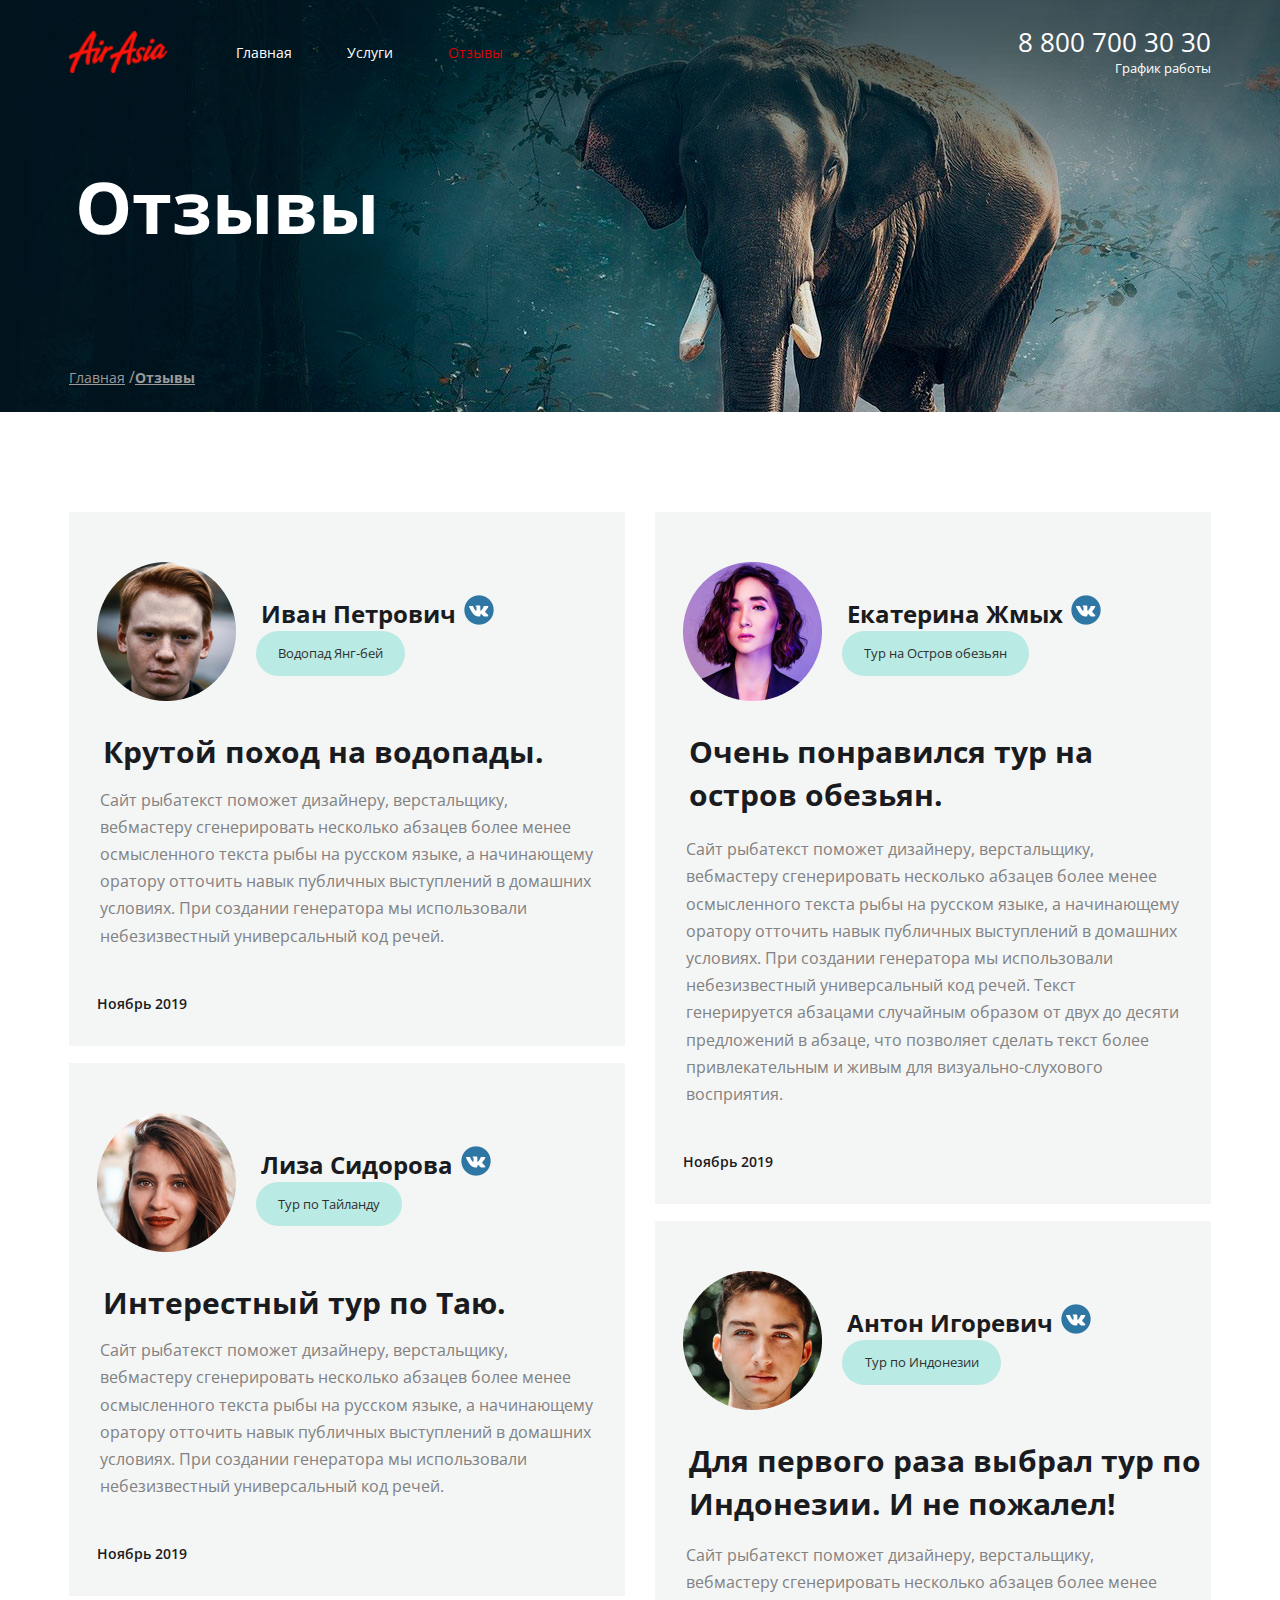
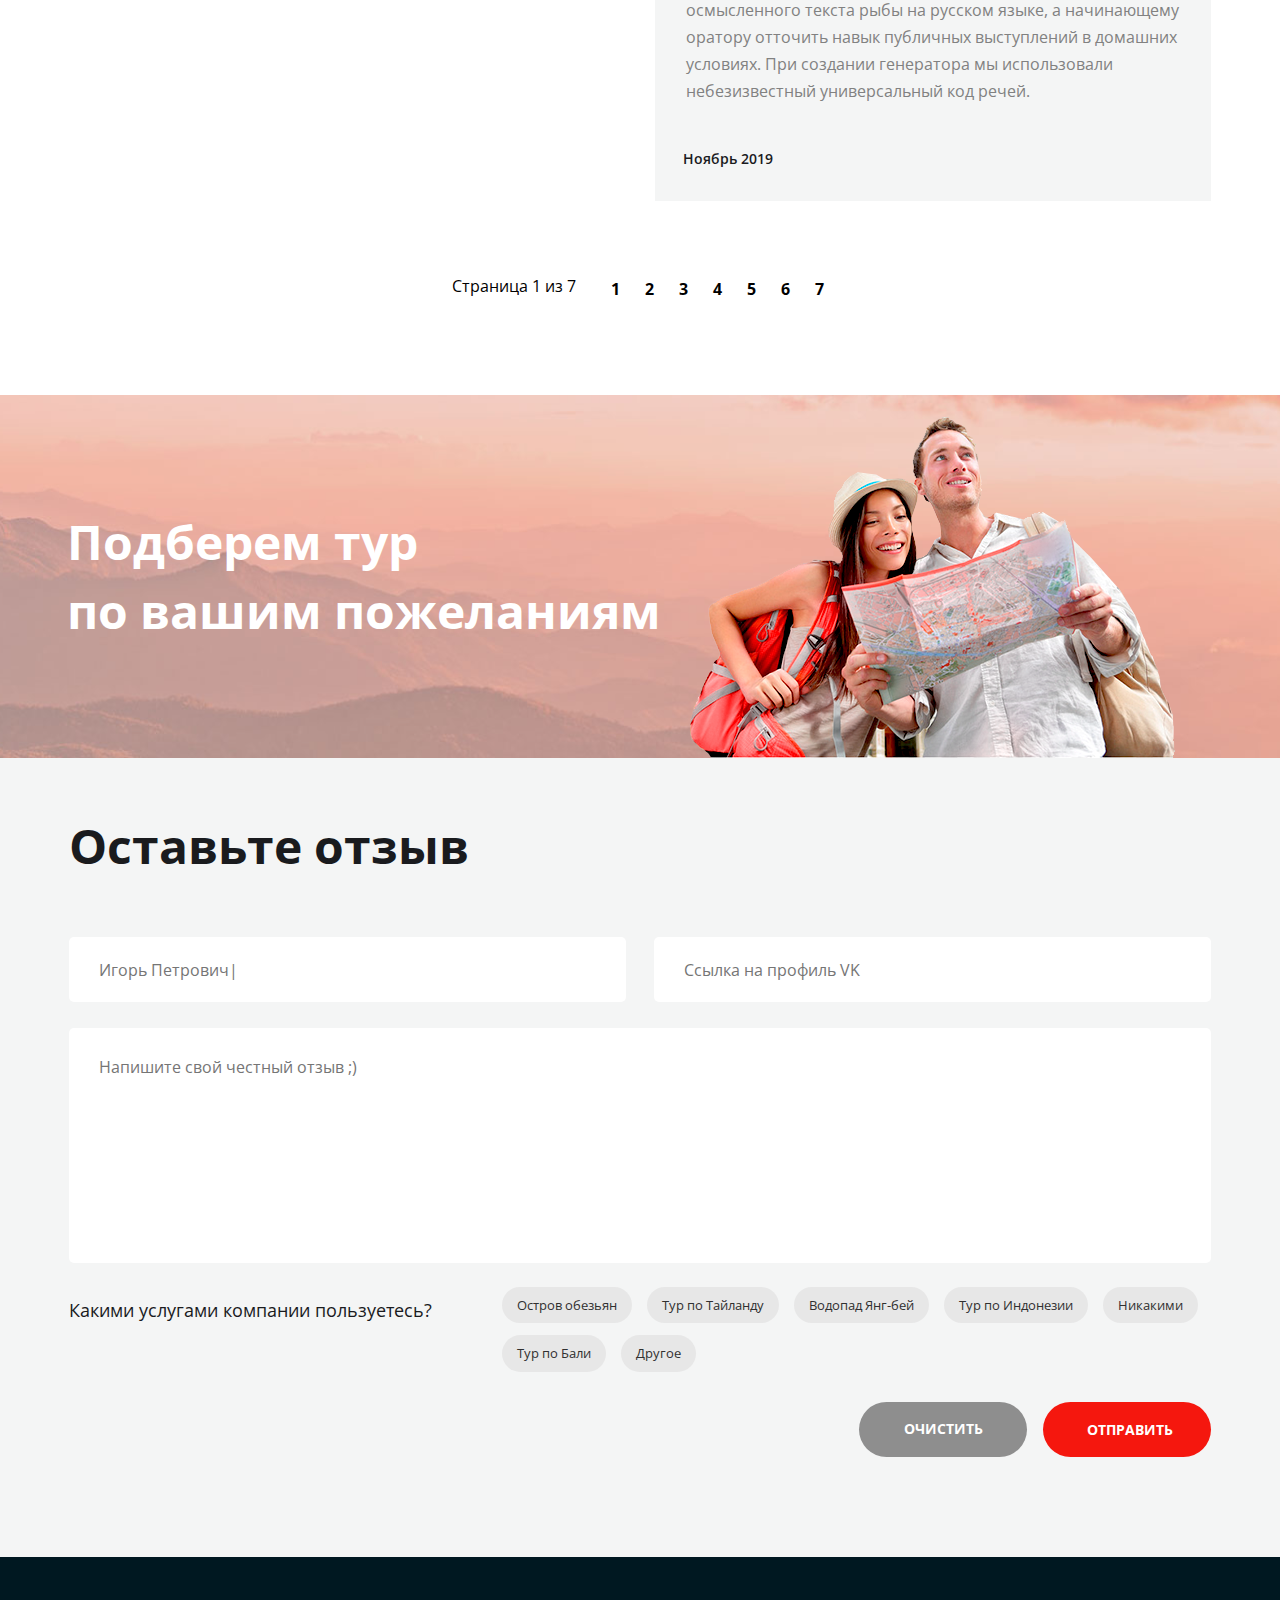
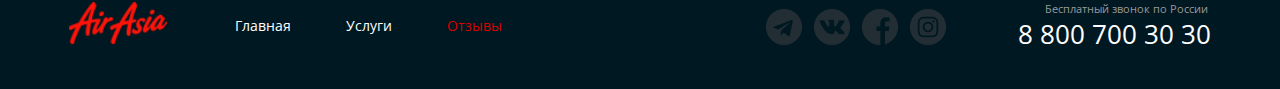
==== reviews.html @ 721eca65 "comment" ====
<!DOCTYPE html>
<html lang="en">
<head>
	<meta charset="UTF-8">
	<meta http-equiv="X-UA-Compatible" content="IE=edge">
	<meta name="viewport" content="width=1162, initial-scale=1.0">
	<title>Air | Asia | Services</title>
	<link rel="preconnect" href="https://fonts.googleapis.com">
	<link rel="preconnect" href="https://fonts.gstatic.com" crossorigin>
	<link href="https://fonts.googleapis.com/css2?family=Open+Sans:wght@300;400;700&display=swap" rel="stylesheet">
	<link rel="stylesheet" href="./main.css">
</head>
<body>
	<div class="wrapper">
		<section class="topline">
			<div class="container topline__container">
				<header class="header">
					<div class="container header__container">
						<div class="logo__nav">
							<a href="#" class="logo">
								<img src="./img/air__asia__logo.png" alt=" " class="logo__img logo__img-services" />
							</a>
							<nav class="menu menu-services">
								<ul class="menu__list">
									<li class="menu__item">
										<a href="index.html" class="menu__link">Главная</a>
									</li>
									<li class="menu__item">
										<a href="services.html" class="menu__link">Услуги</a> 
									</li>
									<li class="menu__item menu__item--active">
										<a href="reviews.html" class="menu__link">Отзывы</a> 
									</li>
								</ul>
							</nav>
						</div>
						<adress class="contact">
							<a href="tel.:+78007003030" class="contact__phone">
								8 800 700 30 30
							</a>
							<div class="info">
								<a href="#" class="contact__info">График работы</a>
							</div>
						</adress>
					</div>
				</header>
				<h1 class="services__tiltle">
					Отзывы
				</h1>
				<nav class="breadcrumbs">
					<ul class="breadcrumbs__list">
						<li class="breadcrumps__item">
							<a href="index.html" class="breadcrumps__link">
								Главная
							</a>
						</li>
						<li class="breadcrumps__item breadcrumps__item--active">
							<a href="#" class="breadcrumps__link">
								Отзывы
							</a>
						</li>
					</ul>
				</nav>
			</div>
		</section>
		<main class="reviwes-main">
			<section class="reviwes">
				<div class="container reviwes__container">
					<ul class="reviwes__list">
						<li class="reviwes__item">
							<ul class="reviwes-content__list">
								<li class="reviwes-content__item">
									<div class="reviwes__head">
										<a href="#" class="reviwes__avatar">
											<img src="/img/reviwes/Ivan.png" alt="" class="avatar__logo">
										</a>
										<div class="reviwes__name">
											<div class="name__social">
												<a href="#" class="name__link">
													Иван Петрович
												</a>
												<a href="#" class="vk__link">
													<img src="/img/reviwes/vk__logo.png" alt="" class="vk__logo">
												</a>
											</div>
											<a href="#" class="destination__link">
												<p class="destination__link--button">
													Водопад Янг-бей
												</p>
											</a>
										</div>
									</div>
								</li>
								<li class="reviwes-content__item">
									<h5 class="reviwes__tiltle">
										Крутой поход на водопады.
									</h5>
								</li>
								<li class="reviwes-content__item">
									<p class="reviwes__text">
										Сайт рыбатекст поможет дизайнеру, верстальщику,<br>
										вебмастеру сгенерировать несколько абзацев более менее<br>
										осмысленного текста рыбы на русском языке, а начинающему<br>
										оратору отточить навык публичных выступлений в домашних<br>
										условиях. При создании генератора мы использовали<br>
										небезизвестный универсальный код речей. 
									</p>
								</li>
								<li class="reviwes-content__item">
									<p class="reviwes--date">
										Ноябрь 2019
									</p>
								</li>
							</ul>
						</li>
						<li class="reviwes__item">
							<ul class="reviwes-content__list">
								<li class="reviwes-content__item">
									<div class="reviwes__head">
										<a href="#" class="reviwes__avatar">
											<img src="/img/reviwes/lisa.png" alt="" class="avatar__logo">
										</a>
										<div class="reviwes__name">
											<div class="name__social">
												<a href="#" class="name__link">
													Лиза Сидорова
												</a>
												<a href="#" class="vk__link">
													<img src="/img/reviwes/vk__logo.png" alt="" class="vk__logo">
												</a>
											</div>
											<a href="#" class="destination__link">
												<p class="destination__link--button">
													Тур по Тайланду
												</p>
											</a>
										</div>
									</div>
								</li>
								<li class="reviwes-content__item">
									<h5 class="reviwes__tiltle">
										Интерестный тур по Таю.
									</h5>
								</li>
								<li class="reviwes-content__item">
									<p class="reviwes__text">
										Сайт рыбатекст поможет дизайнеру, верстальщику,<br>
										вебмастеру сгенерировать несколько абзацев более менее<br>
										осмысленного текста рыбы на русском языке, а начинающему<br>
										оратору отточить навык публичных выступлений в домашних<br>
										условиях. При создании генератора мы использовали<br>
										небезизвестный универсальный код речей. 
									</p>
								</li>
								<li class="reviwes-content__item">
									<p class="reviwes--date">
										Ноябрь 2019
									</p>
								</li>
							</ul>
						</li>
						<li class="reviwes__item">
							<ul class="reviwes-content__list">
								<li class="reviwes-content__item">
									<div class="reviwes__head">
										<a href="#" class="reviwes__avatar">
											<img src="/img/reviwes/kate.png" alt="" class="avatar__logo">
										</a>
										<div class="reviwes__name">
											<div class="name__social">
												<a href="#" class="name__link">
													Екатерина Жмых
												</a>
												<a href="#" class="vk__link">
													<img src="/img/reviwes/vk__logo.png" alt="" class="vk__logo">
												</a>
											</div>
											<a href="#" class="destination__link">
												<p class="destination__link--button">
													Тур на Остров обезьян
												</p>
											</a>
										</div>
									</div>
								</li>
								<li class="reviwes-content__item">
									<h5 class="reviwes__tiltle third__tiltle">
										Очень понравился тур на остров обезьян.
									</h5>
								</li>
								<li class="reviwes-content__item">
									<p class="reviwes__text">
										Сайт рыбатекст поможет дизайнеру, верстальщику,<br>
										вебмастеру сгенерировать несколько абзацев более менее<br>
										осмысленного текста рыбы на русском языке, а начинающему<br>
										оратору отточить навык публичных выступлений в домашних<br>
										условиях. При создании генератора мы использовали<br>
										небезизвестный универсальный код речей. Текст<br>
										генерируется абзацами случайным образом от двух до десяти<br>
										предложений в абзаце, что позволяет сделать текст более<br>
										привлекательным и живым для визуально-слухового<br>
										восприятия.
									</p>
								</li>
								<li class="reviwes-content__item">
									<p class="reviwes--date">
										Ноябрь 2019
									</p>
								</li>
							</ul>
						</li>
						<li class="reviwes__item">
							<ul class="reviwes-content__list">
								<li class="reviwes-content__item">
									<div class="reviwes__head">
										<a href="#" class="reviwes__avatar">
											<img src="/img/reviwes/anton.png" alt="" class="avatar__logo">
										</a>
										<div class="reviwes__name">
											<div class="name__social">
												<a href="#" class="name__link">
													Антон Игоревич
												</a>
												<a href="#" class="vk__link">
													<img src="/img/reviwes/vk__logo.png" alt="" class="vk__logo">
												</a>
											</div>
											<a href="#" class="destination__link">
												<p class="destination__link--button">
													Тур по Индонезии
												</p>
											</a>
										</div>
									</div>
								</li>
								<li class="reviwes-content__item">
									<h5 class="reviwes__tiltle fouth__tiltle">
										Для первого раза выбрал тур по Индонезии. И не пожалел!
									</h5>
								</li>
								<li class="reviwes-content__item">
									<p class="reviwes__text">
										Сайт рыбатекст поможет дизайнеру, верстальщику,<br>
										вебмастеру сгенерировать несколько абзацев более менее<br>
										осмысленного текста рыбы на русском языке, а начинающему<br>
										оратору отточить навык публичных выступлений в домашних<br>
										условиях. При создании генератора мы использовали<br>
										небезизвестный универсальный код речей. 
									</p>
								</li>
								<li class="reviwes-content__item">
									<p class="reviwes--date">
										Ноябрь 2019
									</p>
								</li>
							</ul>
						</li>

					</ul>
					<div class="pages">
						<div class="pages-services pages-reviwes">
								<p class="page page-services">
									Страница 1 из 7
								</p>
								<ul class="pages__list">
									<li class="pages__item">
										<a href="#" class="pages__item--button pages__item--button-services">
											1
										</a>
									</li>
									<li class="pages__item">
										<a href="#" class="pages__item--button pages__item--button-services">
											2
										</a>
									</li>
									<li class="pages__item">
										<a href="#" class="pages__item--button pages__item--button-services">
											3
										</a>
									</li>
									<li class="pages__item">
										<a href="#" class="pages__item--button pages__item--button-services">
											4
										</a>
									</li>
									<li class="pages__item">
										<a href="#" class="pages__item--button pages__item--button-services">
											5
										</a>
									</li>
									<li class="pages__item">
										<a href="#" class="pages__item--button pages__item--button-services">
											6
										</a>
									</li>
									<li class="pages__item">
										<a href="#" class="pages__item--button pages__item--button-services">
											7
										</a>
									</li>
								</ul>
						</div>
					</div>
				</div>
			</section>
			<section class="wishes">
				<div class="container wishes__container">
					<p class="wishes__text">
						Подберем тур<br>
						по вашим пожеланиям
					</p>
					<img src="/img/reviwes/couple.png" alt="" class="wishes__logo">
				</div>
			</section>
			<section class="form">
				<div class="container input__container">
					<h5 class="input__tiltle">
						Оставьте отзыв
					</h5>
					<form class="forms">
						<div class="inputs">
							<div class="inputs__head">
								<div class="input-box">
									<input type="text" class="input input__name" placeholder="Игорь Петрович|">
								</div>
								<div class="input-box">
									<input type="text" class="input input__name" placeholder="Ссылка на профиль VK">
								</div>
							</div>
							<div class="imput__reviwe">
								<div class="input-box">
									<textarea class="input input__textarea" placeholder="Напишите свой честный отзыв ;)"></textarea>
								</div>
							</div>
						</div>
						<div class="form__des">
							<div class="form__answer">
								Какими услугами компании пользуетесь?
							</div>
							<div class="companies">
								<ul class="companies__list">
									<li class="companies__item">
										<label for="" class="companies__destination">
											<input type="checkbox" class="companies__input">
											<div class="destination__link--button companies--button">
												Остров обезьян
											</div>
										</label>
									</li>
									<li class="companies__item">
										<label for="" class="companies__destination">
											<input type="checkbox" class="companies__input">
											<div class="destination__link--button companies--button">
												Тур по Тайланду
											</div>
										</label>
									</li>
									<li class="companies__item">
										<label for="" class="companies__destination">
											<input type="checkbox" class="companies__input">
											<div class="destination__link--button companies--button">
												Водопад Янг-бей
											</div>
										</label>
									</li>
									<li class="companies__item">
										<label for="" class="companies__destination">
											<input type="checkbox" class="companies__input">
											<div class="destination__link--button companies--button">
												Тур по Индонезии
											</div>
										</label>
									</li>
									<li class="companies__item">
										<label for="" class="companies__destination">
											<input type="checkbox" class="companies__input">
											<div class="destination__link--button companies--button">
												Никакими
											</div>
										</label>
									</li>
									<li class="companies__item">
										<label for="" class="companies__destination">
											<input type="checkbox" class="companies__input">
											<div class="destination__link--button companies--button">
												Тур по Бали
											</div>
										</label>
									</li>
									<li class="companies__item">
										<label for="" class="companies__destination">
											<input type="checkbox" class="companies__input">
											<div class="destination__link--button companies--button">
												Другое
											</div>
										</label>
									</li>
								</ul>
							</div>
						</div>
						<div class="buttons">
							<button type="reset" class="button reviwes--button reviwes--button-gray">Очистить</button>
							<!-- <a href="#" class="button reviwes--button reviwes--button-gray"> -->
								
							</a>
							<a href="#" class="button reviwes--button">
								Отправить
							</a>
						</div>
					</form>
						
				</div>
			</section>
		</main>
		<footer class="inner-footer">
			<div class="container inner-footer__container">
					<div class="logo__nav">
						<a href="#" class="logo">
							<img src="./img/air__asia__logo.png" alt=" " class="logo__img logo--footer " />
						</a>
						<nav class="menu">
							<ul class="menu__list menu__list--footer">
								<li class="menu__item">
									<a href="index.html" class="menu__link">Главная</a>
								</li>
								<li class="menu__item">
									<a href="services.html" class="menu__link">Услуги</a> 
								</li>
								<li class="menu__item menu__item--active">
									<a href="reviews.html" class="menu__link">Отзывы</a> 
								</li>
							</ul>
						</nav>
					</div>
					<ul class="socials__list socials__list--footer">
						<li class="socials__item">
							<a href="#" class="socials__link">
								<img src="./img/telegram.png" alt="" class="socials__logo">
							</a>
						</li>
						<li class="socials__item">
							<a href="#" class="socials__link">
								<img src="./img/vk.png" alt="" class="socials__logo">
							</a>
						</li>
						<li class="socials__item">
							<a href="#" class="socials__link">
								<img src="./img/f.png" alt="" class="socials__logo">
							</a>
						</li>
						<li class="socials__item">
							<a href="#" class="socials__link">
								<img src="./img/in.png" alt="" class="socials__logo">
							</a>
						</li>
						<li class="socials__item">
							<p class="contact__text contact__text--small">
								Бесплатный звонок по России
							</p>
							<a href="tel.:+78007003030" class="contact__phone footer__phone">
								8 800 700 30 30
							</a>
						</li>
					</ul>	
			</div>
		</footer>
	</div>
</body>
</html>
---- main.css ----
@import url(./blocks/normalize.css);
@import url(./blocks/base.css);
@import url(./blocks/header.css);
@import url(./blocks/hello.css);
@import url(./blocks/offers.css);
@import url(./blocks/promotions.css);
@import url(./blocks/aboutus.css);
@import url(./blocks/footer.css);
@import url(./blocks/topline.css);
@import url(./blocks/services.css);
@import url(./blocks/partners.css);
@import url(./blocks/inner-footer.css);
@import url(./blocks/reviwes--topline.css);
@import url(./blocks/reviwes.css);
@import url(./blocks/wishes.css);
@import url(./blocks/input.css);
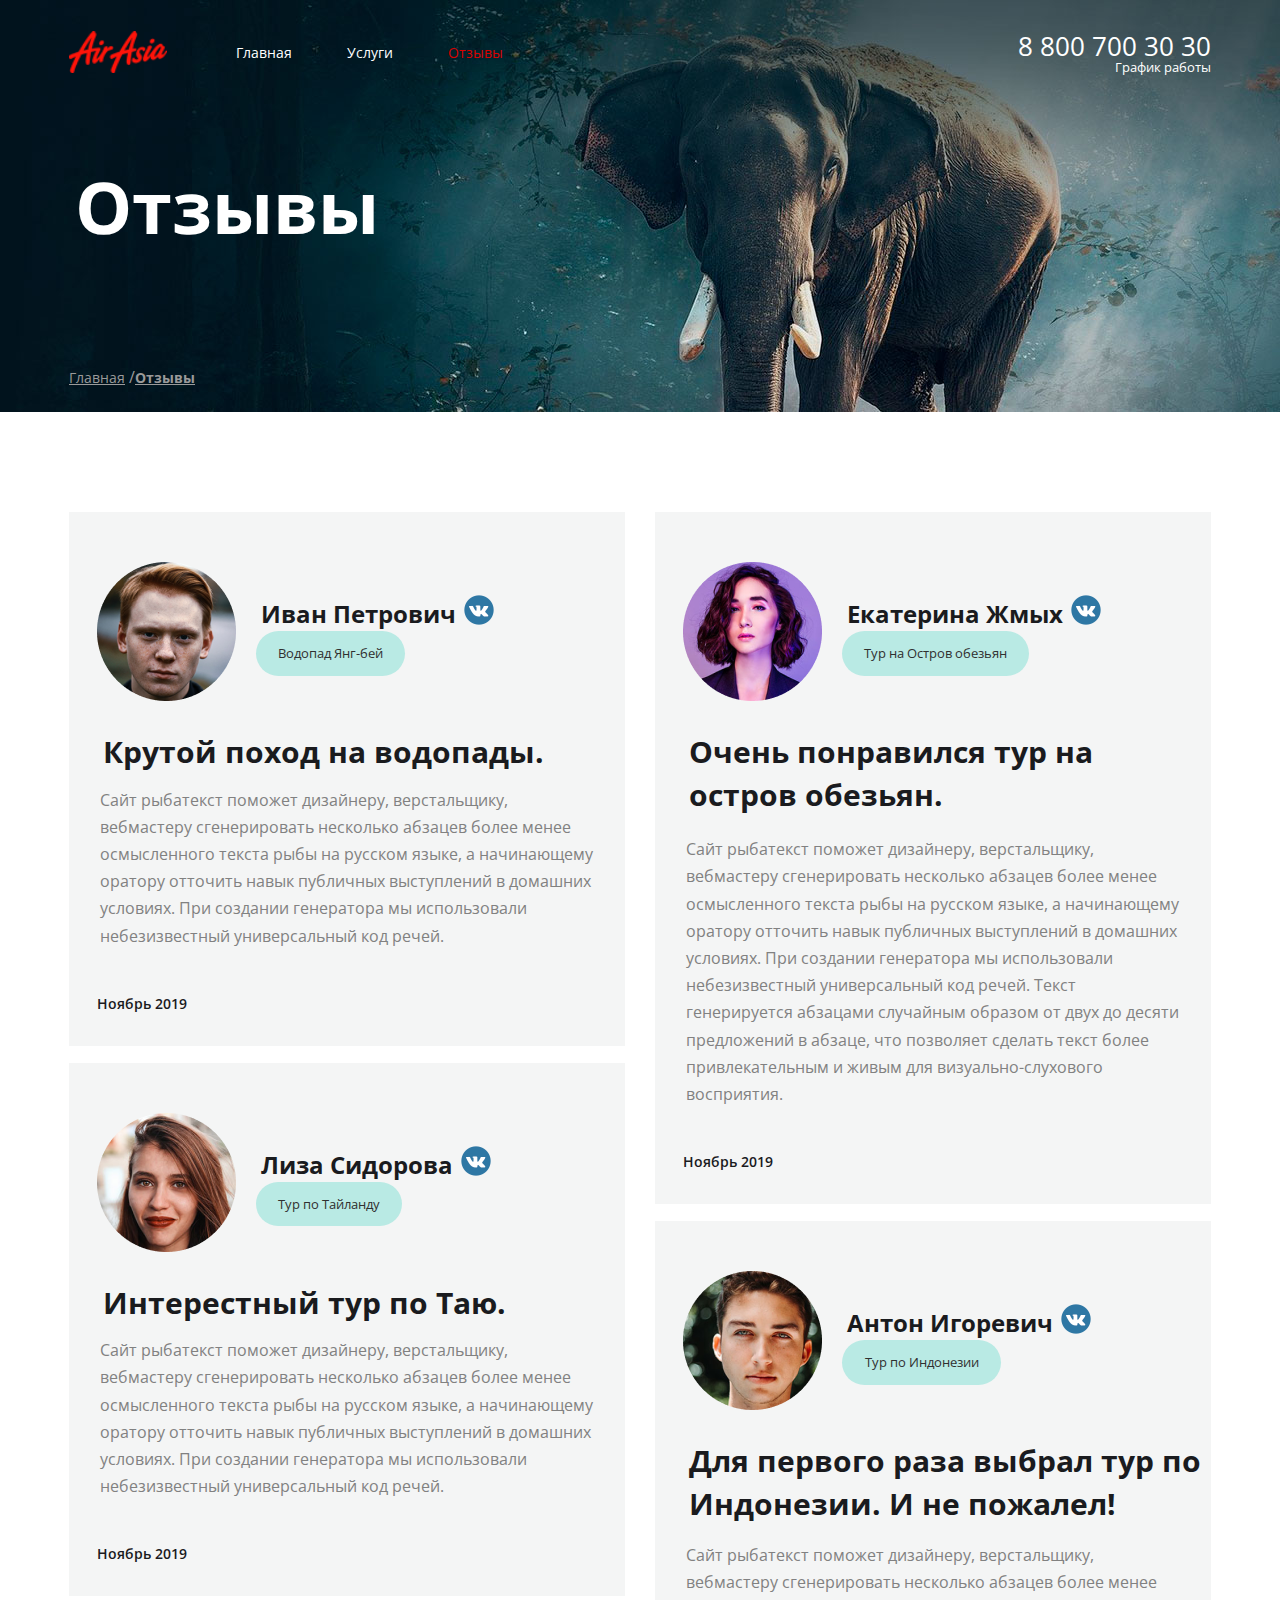
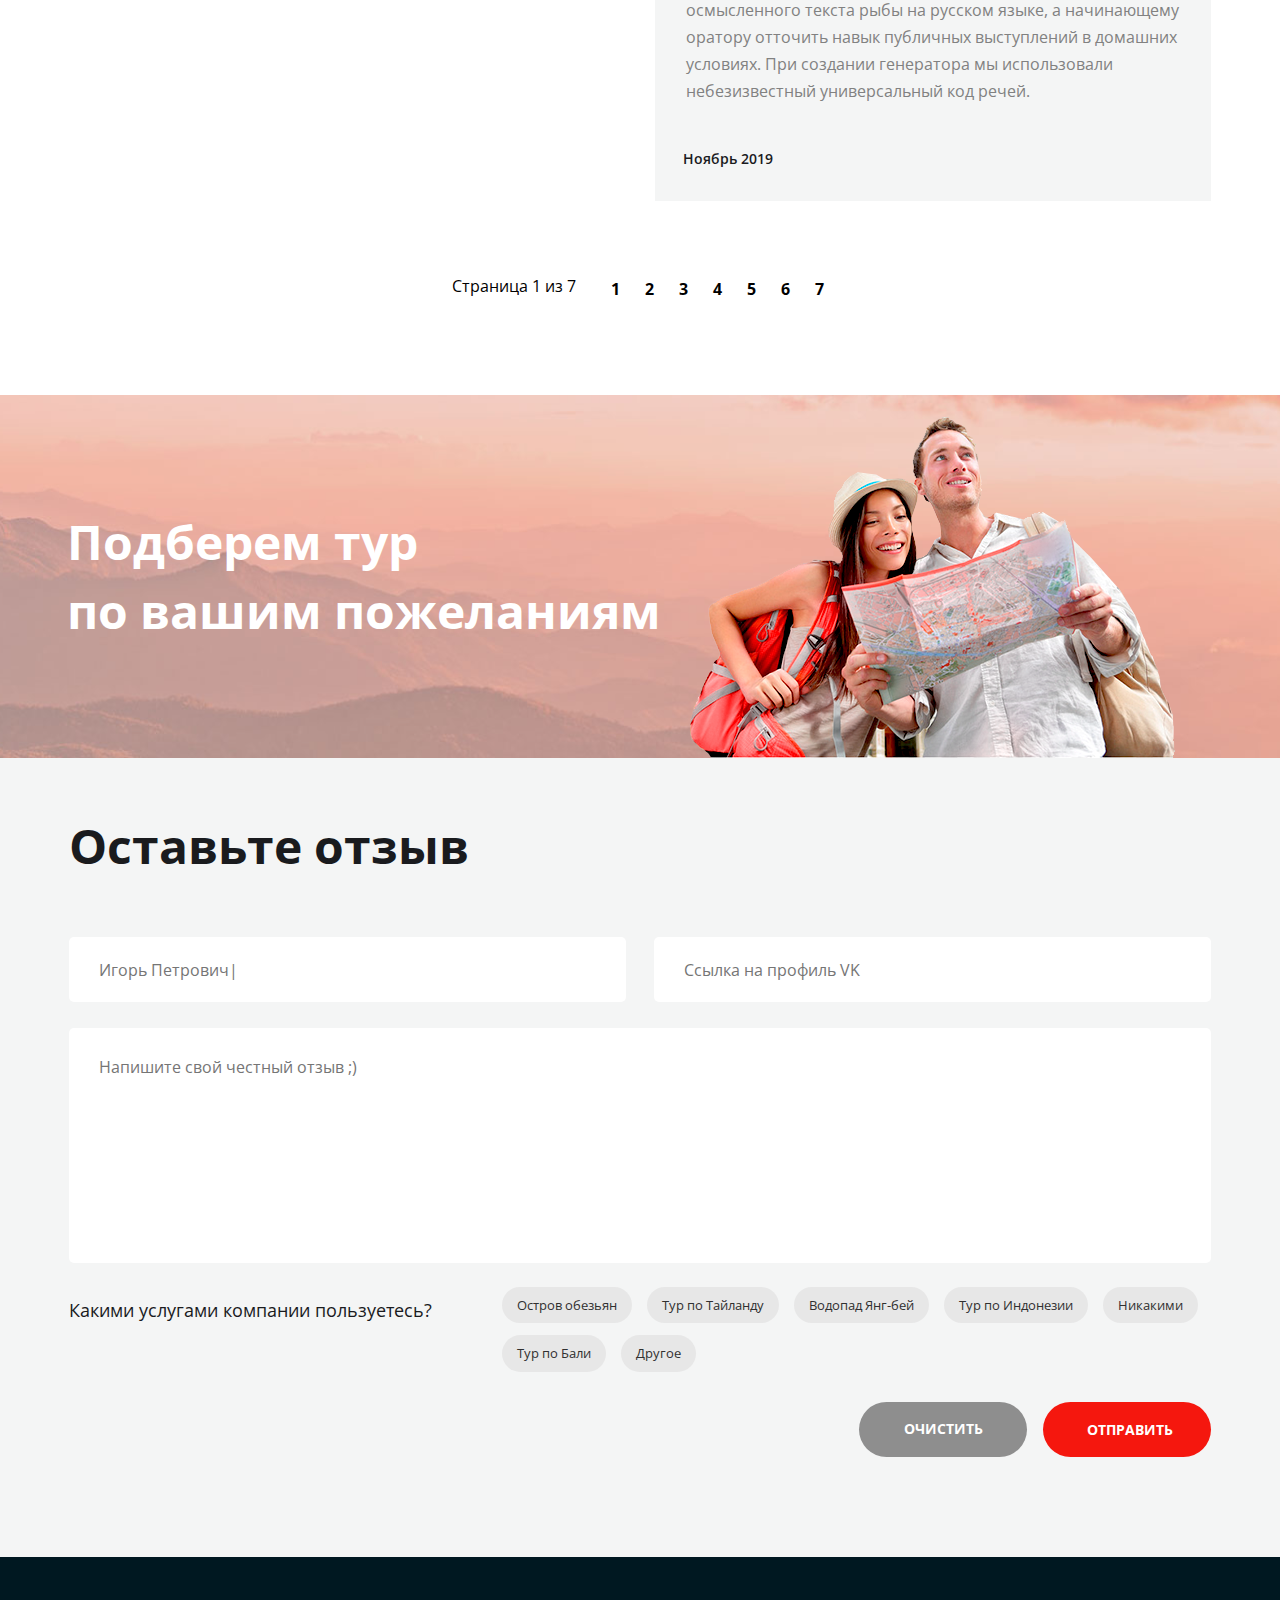
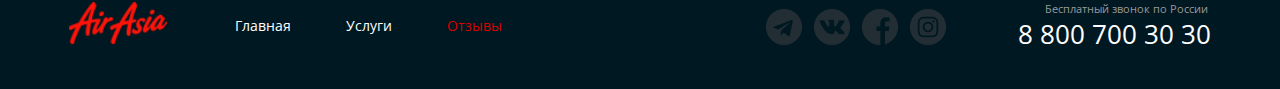
==== commit 6958291a: "comment" ====
--- a/reviews.html
+++ b/reviews.html
@@ -34,14 +34,31 @@
 								</ul>
 							</nav>
 						</div>
-						<adress class="contact">
-							<a href="tel.:+78007003030" class="contact__phone">
-								8 800 700 30 30
-							</a>
-							<div class="info">
-								<a href="#" class="contact__info">График работы</a>
-							</div>
-						</adress>
+							<adress class="contact">
+								<a href="tel.:+78007003030" class="contact__phone">
+									8 800 700 30 30
+								</a>
+								<div class="dropdown">
+									<div class="info">
+										<a href="#" class="contact__info">График работы</a>
+									</div>
+									<div class="figure"></div>
+									<div class="dropdown__menu">
+										<ul class="dropdown__list">
+											<li class="dropdown__item">
+												<p class="dropdown__text">
+													пн-вс: 09:00 - 20:00
+												</p>
+											</li>
+											<li class="dropdown__item">
+												<p class="dropdown__text">
+													Обед: 14:00-14:30
+												</p>
+											</li>
+										</ul>
+									</div>
+								</div>
+							</adress>
 					</div>
 				</header>
 				<h1 class="services__tiltle">
@@ -72,7 +89,7 @@
 								<li class="reviwes-content__item">
 									<div class="reviwes__head">
 										<a href="#" class="reviwes__avatar">
-											<img src="/img/reviwes/Ivan.png" alt="" class="avatar__logo">
+											<img src="./img/reviwes/Ivan.png" alt="" class="avatar__logo">
 										</a>
 										<div class="reviwes__name">
 											<div class="name__social">
@@ -80,7 +97,7 @@
 													Иван Петрович
 												</a>
 												<a href="#" class="vk__link">
-													<img src="/img/reviwes/vk__logo.png" alt="" class="vk__logo">
+													<img src="./img/reviwes/vk__logo.png" alt="" class="vk__logo">
 												</a>
 											</div>
 											<a href="#" class="destination__link">
@@ -118,7 +135,7 @@
 								<li class="reviwes-content__item">
 									<div class="reviwes__head">
 										<a href="#" class="reviwes__avatar">
-											<img src="/img/reviwes/lisa.png" alt="" class="avatar__logo">
+											<img src="./img/reviwes/lisa.png" alt="" class="avatar__logo">
 										</a>
 										<div class="reviwes__name">
 											<div class="name__social">
@@ -126,7 +143,7 @@
 													Лиза Сидорова
 												</a>
 												<a href="#" class="vk__link">
-													<img src="/img/reviwes/vk__logo.png" alt="" class="vk__logo">
+													<img src="./img/reviwes/vk__logo.png" alt="" class="vk__logo">
 												</a>
 											</div>
 											<a href="#" class="destination__link">
@@ -164,7 +181,7 @@
 								<li class="reviwes-content__item">
 									<div class="reviwes__head">
 										<a href="#" class="reviwes__avatar">
-											<img src="/img/reviwes/kate.png" alt="" class="avatar__logo">
+											<img src="./img/reviwes/kate.png" alt="" class="avatar__logo">
 										</a>
 										<div class="reviwes__name">
 											<div class="name__social">
@@ -172,7 +189,7 @@
 													Екатерина Жмых
 												</a>
 												<a href="#" class="vk__link">
-													<img src="/img/reviwes/vk__logo.png" alt="" class="vk__logo">
+													<img src="./img/reviwes/vk__logo.png" alt="" class="vk__logo">
 												</a>
 											</div>
 											<a href="#" class="destination__link">
@@ -214,7 +231,7 @@
 								<li class="reviwes-content__item">
 									<div class="reviwes__head">
 										<a href="#" class="reviwes__avatar">
-											<img src="/img/reviwes/anton.png" alt="" class="avatar__logo">
+											<img src="./img/reviwes/anton.png" alt="" class="avatar__logo">
 										</a>
 										<div class="reviwes__name">
 											<div class="name__social">
@@ -222,7 +239,7 @@
 													Антон Игоревич
 												</a>
 												<a href="#" class="vk__link">
-													<img src="/img/reviwes/vk__logo.png" alt="" class="vk__logo">
+													<img src="./img/reviwes/vk__logo.png" alt="" class="vk__logo">
 												</a>
 											</div>
 											<a href="#" class="destination__link">
@@ -255,7 +272,6 @@
 								</li>
 							</ul>
 						</li>
-
 					</ul>
 					<div class="pages">
 						<div class="pages-services pages-reviwes">
@@ -309,7 +325,7 @@
 						Подберем тур<br>
 						по вашим пожеланиям
 					</p>
-					<img src="/img/reviwes/couple.png" alt="" class="wishes__logo">
+					<img src="./img/reviwes/couple.png" alt="" class="wishes__logo">
 				</div>
 			</section>
 			<section class="form">
@@ -400,15 +416,12 @@
 						</div>
 						<div class="buttons">
 							<button type="reset" class="button reviwes--button reviwes--button-gray">Очистить</button>
-							<!-- <a href="#" class="button reviwes--button reviwes--button-gray"> -->
-								
 							</a>
 							<a href="#" class="button reviwes--button">
 								Отправить
 							</a>
 						</div>
 					</form>
-						
 				</div>
 			</section>
 		</main>
--- a/main.css
+++ b/main.css
@@ -13,4 +13,5 @@
 @import url(./blocks/reviwes--topline.css);
 @import url(./blocks/reviwes.css);
 @import url(./blocks/wishes.css);
-@import url(./blocks/input.css);+@import url(./blocks/input.css);
+@import url(./blocks/preview.css);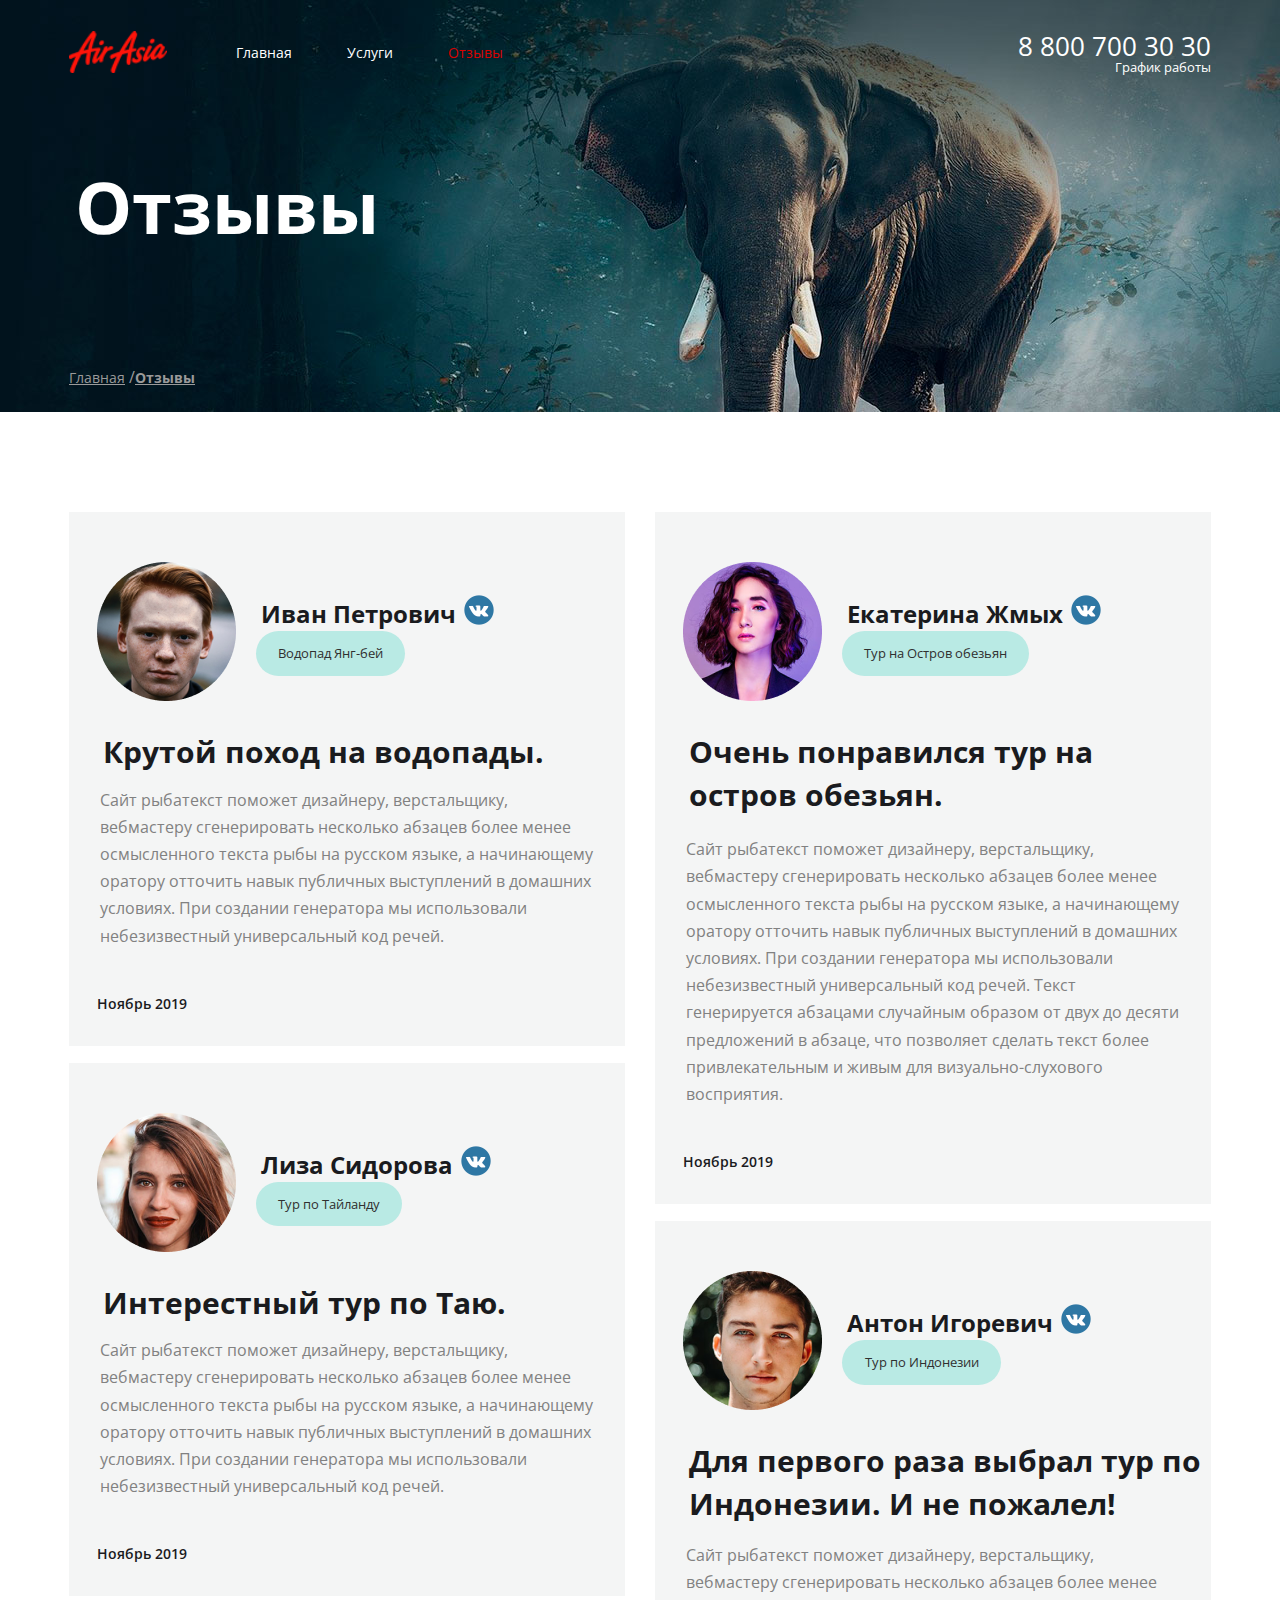
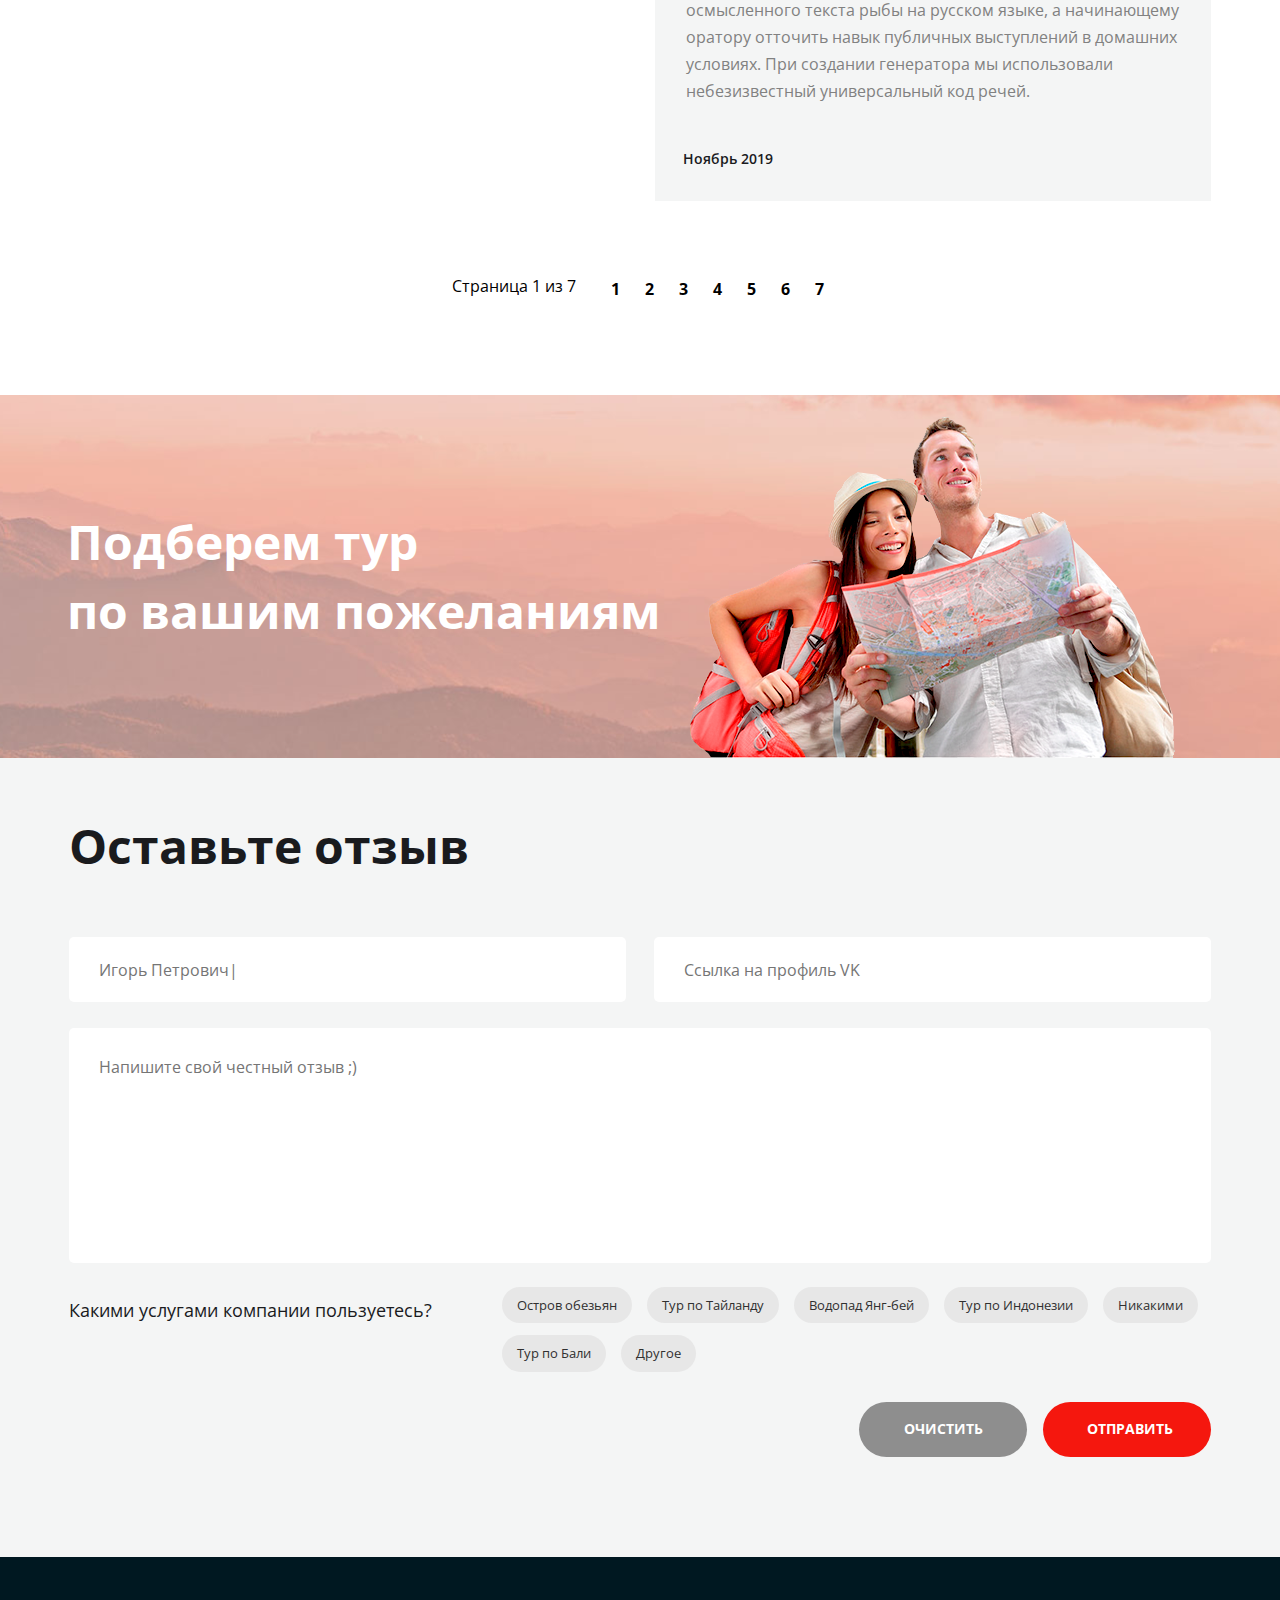
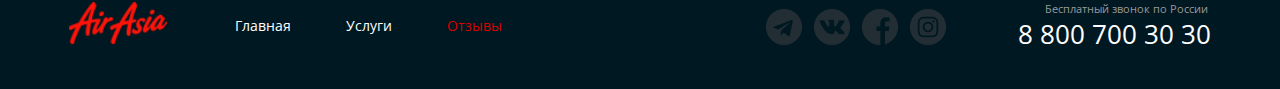
==== commit 3441fe55: "comment" ====
--- a/reviews.html
+++ b/reviews.html
@@ -333,7 +333,7 @@
 					<h5 class="input__tiltle">
 						Оставьте отзыв
 					</h5>
-					<form class="forms">
+					<form class="forms" method="get">
 						<div class="inputs">
 							<div class="inputs__head">
 								<div class="input-box">
@@ -416,10 +416,7 @@
 						</div>
 						<div class="buttons">
 							<button type="reset" class="button reviwes--button reviwes--button-gray">Очистить</button>
-							</a>
-							<a href="#" class="button reviwes--button">
-								Отправить
-							</a>
+							<button type="submit" class="button reviwes--button">Отправить</button>
 						</div>
 					</form>
 				</div>
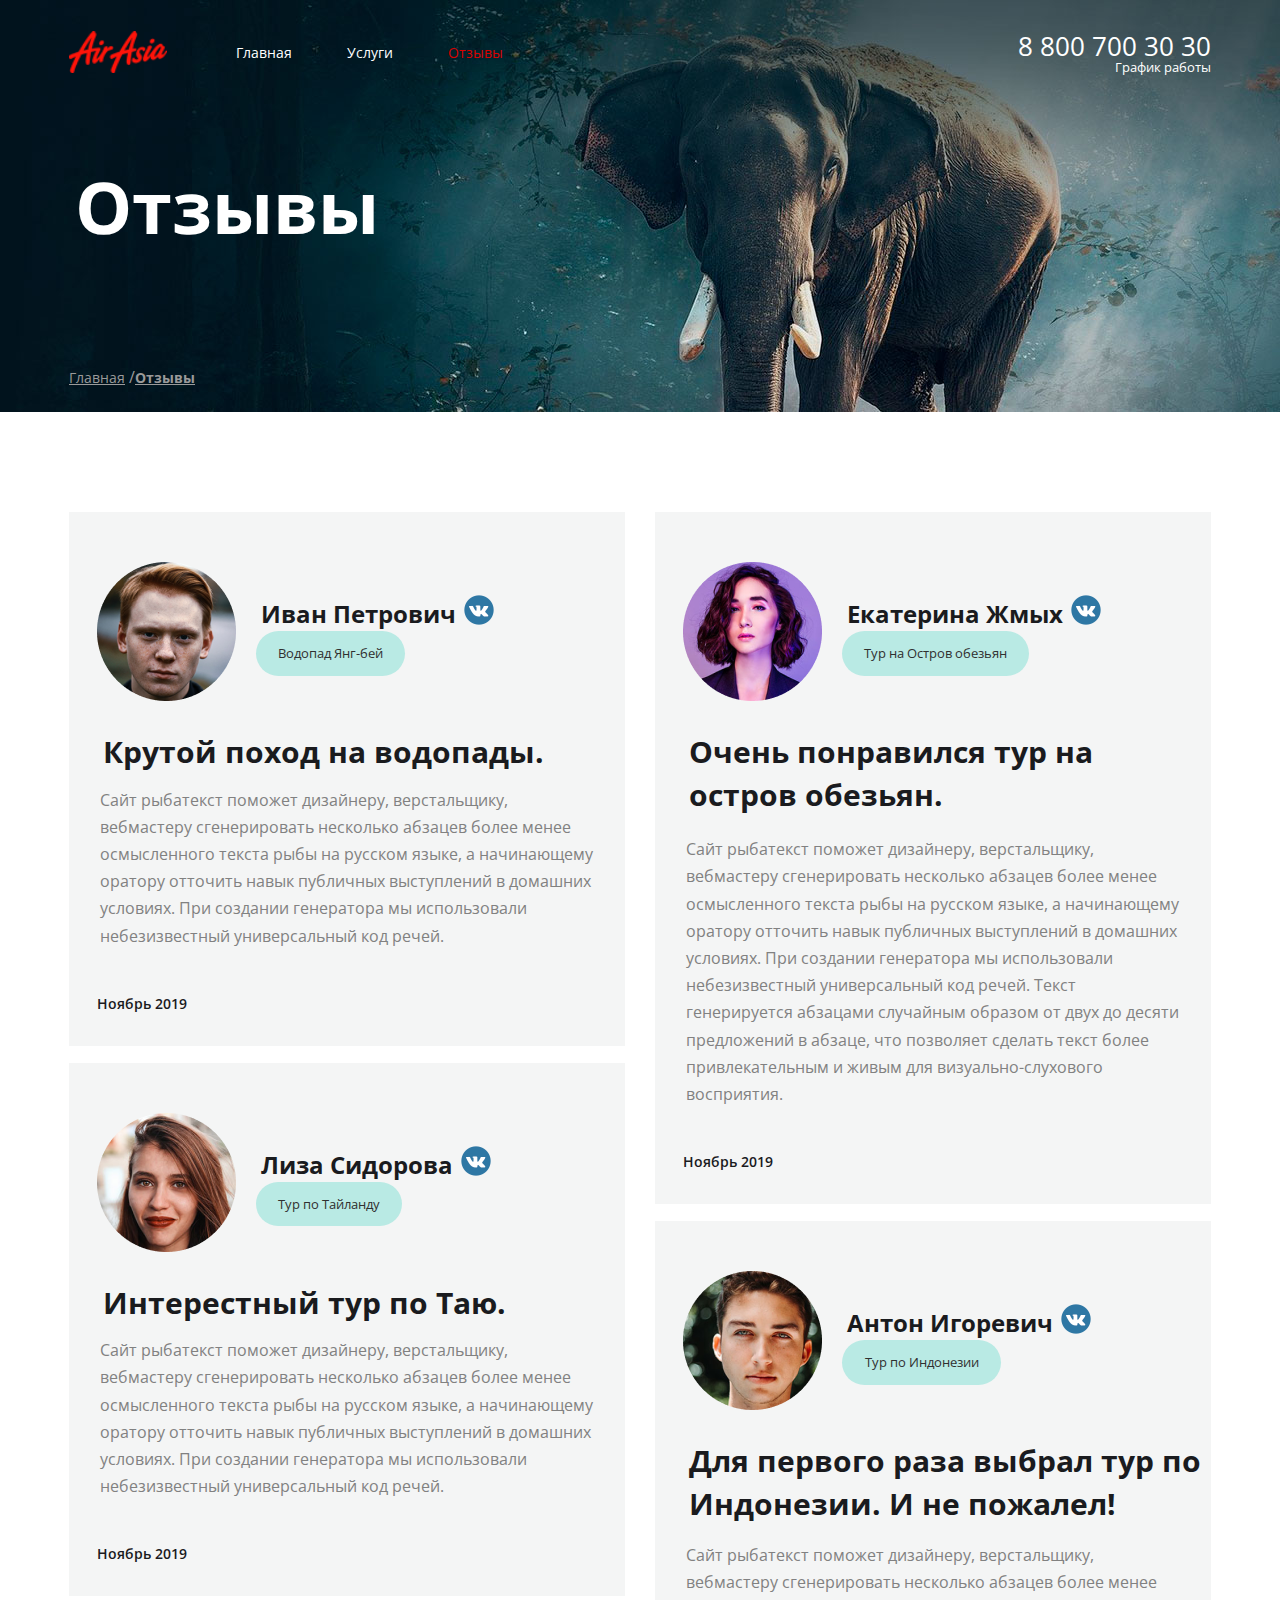
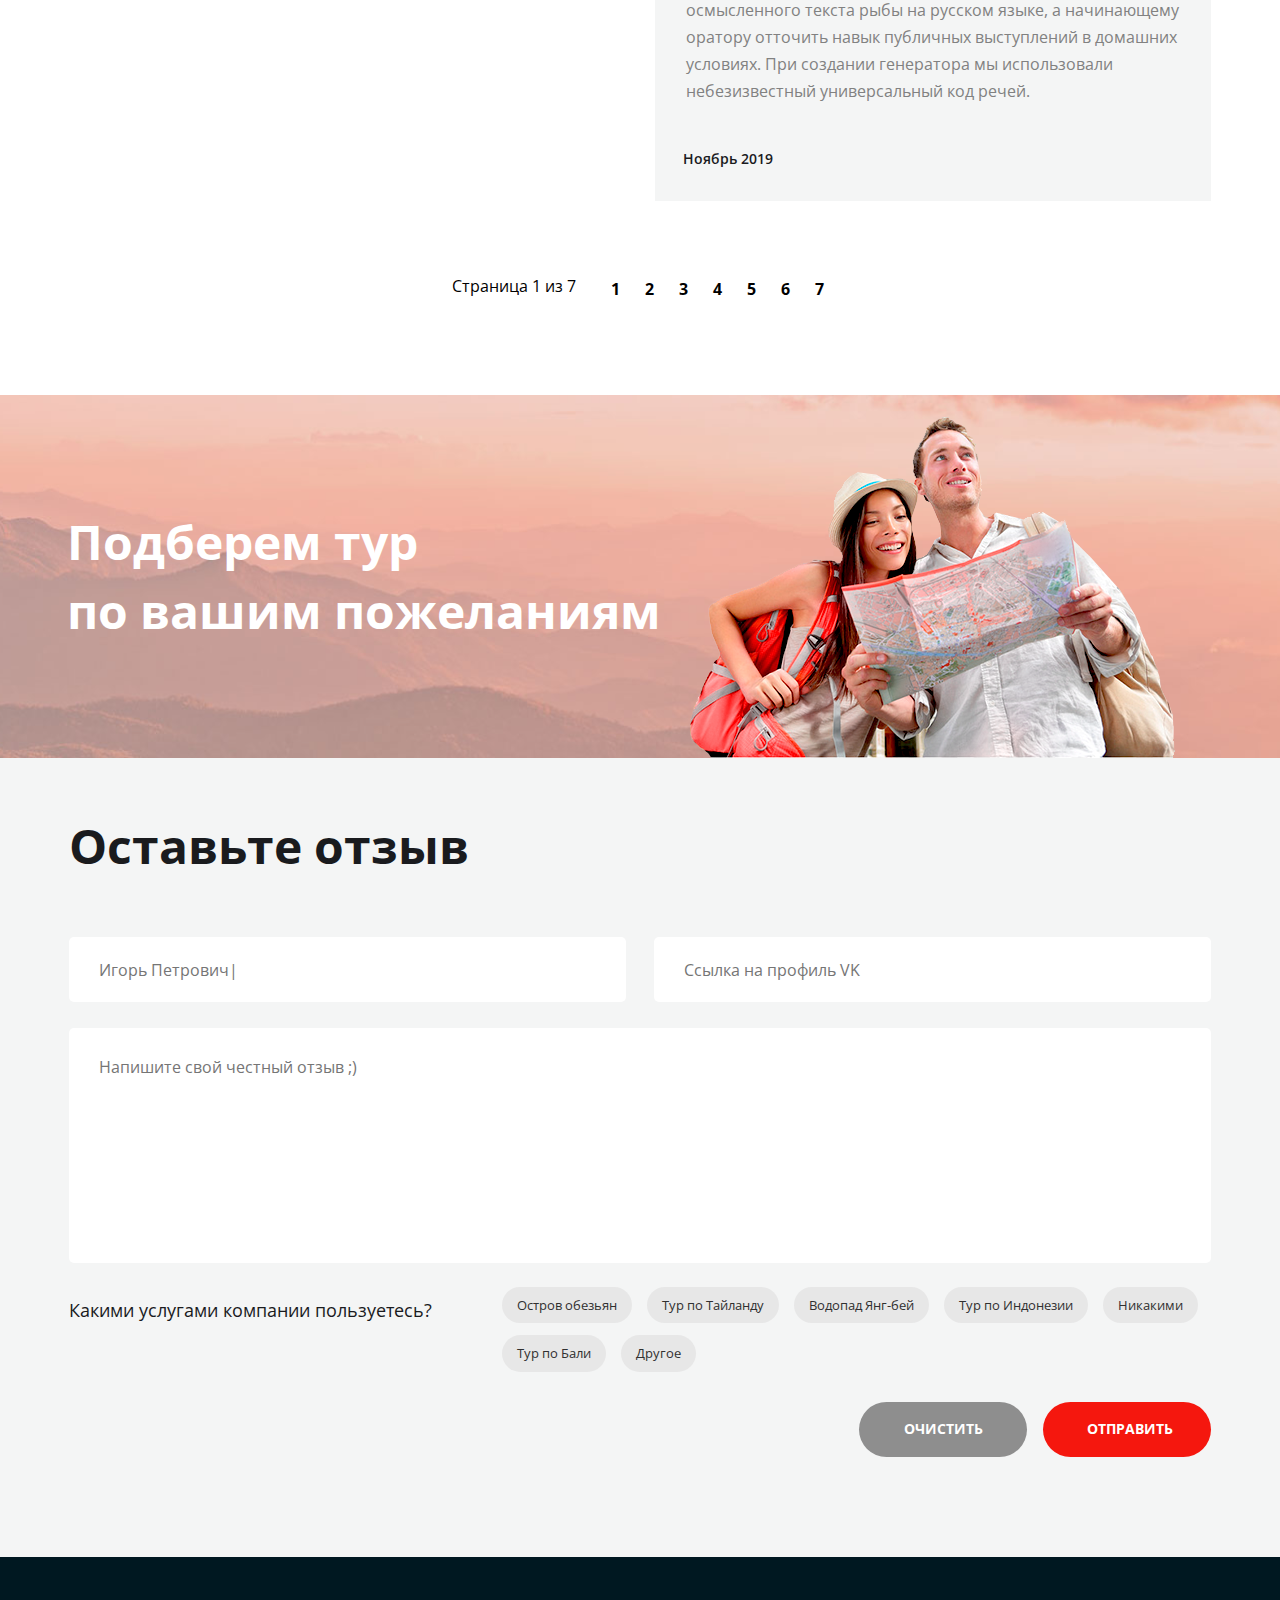
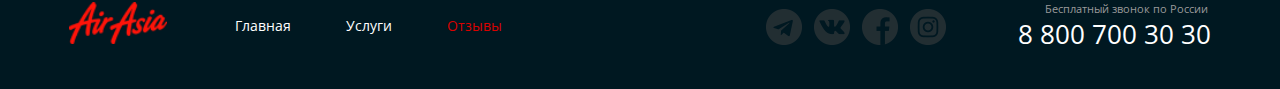
==== commit 2f0aa509: "comment" ====
--- a/reviews.html
+++ b/reviews.html
@@ -445,22 +445,22 @@
 					<ul class="socials__list socials__list--footer">
 						<li class="socials__item">
 							<a href="#" class="socials__link">
-								<img src="./img/telegram.png" alt="" class="socials__logo">
+								<div class="socials__logo socials__logo-tg"></div>
 							</a>
 						</li>
 						<li class="socials__item">
 							<a href="#" class="socials__link">
-								<img src="./img/vk.png" alt="" class="socials__logo">
+								<div class="socials__logo socials__logo-vk"></div>
 							</a>
 						</li>
 						<li class="socials__item">
 							<a href="#" class="socials__link">
-								<img src="./img/f.png" alt="" class="socials__logo">
+								<div class="socials__logo socials__logo-f"></div>
 							</a>
 						</li>
 						<li class="socials__item">
 							<a href="#" class="socials__link">
-								<img src="./img/in.png" alt="" class="socials__logo">
+								<div class="socials__logo socials__logo-in"></div>
 							</a>
 						</li>
 						<li class="socials__item">
